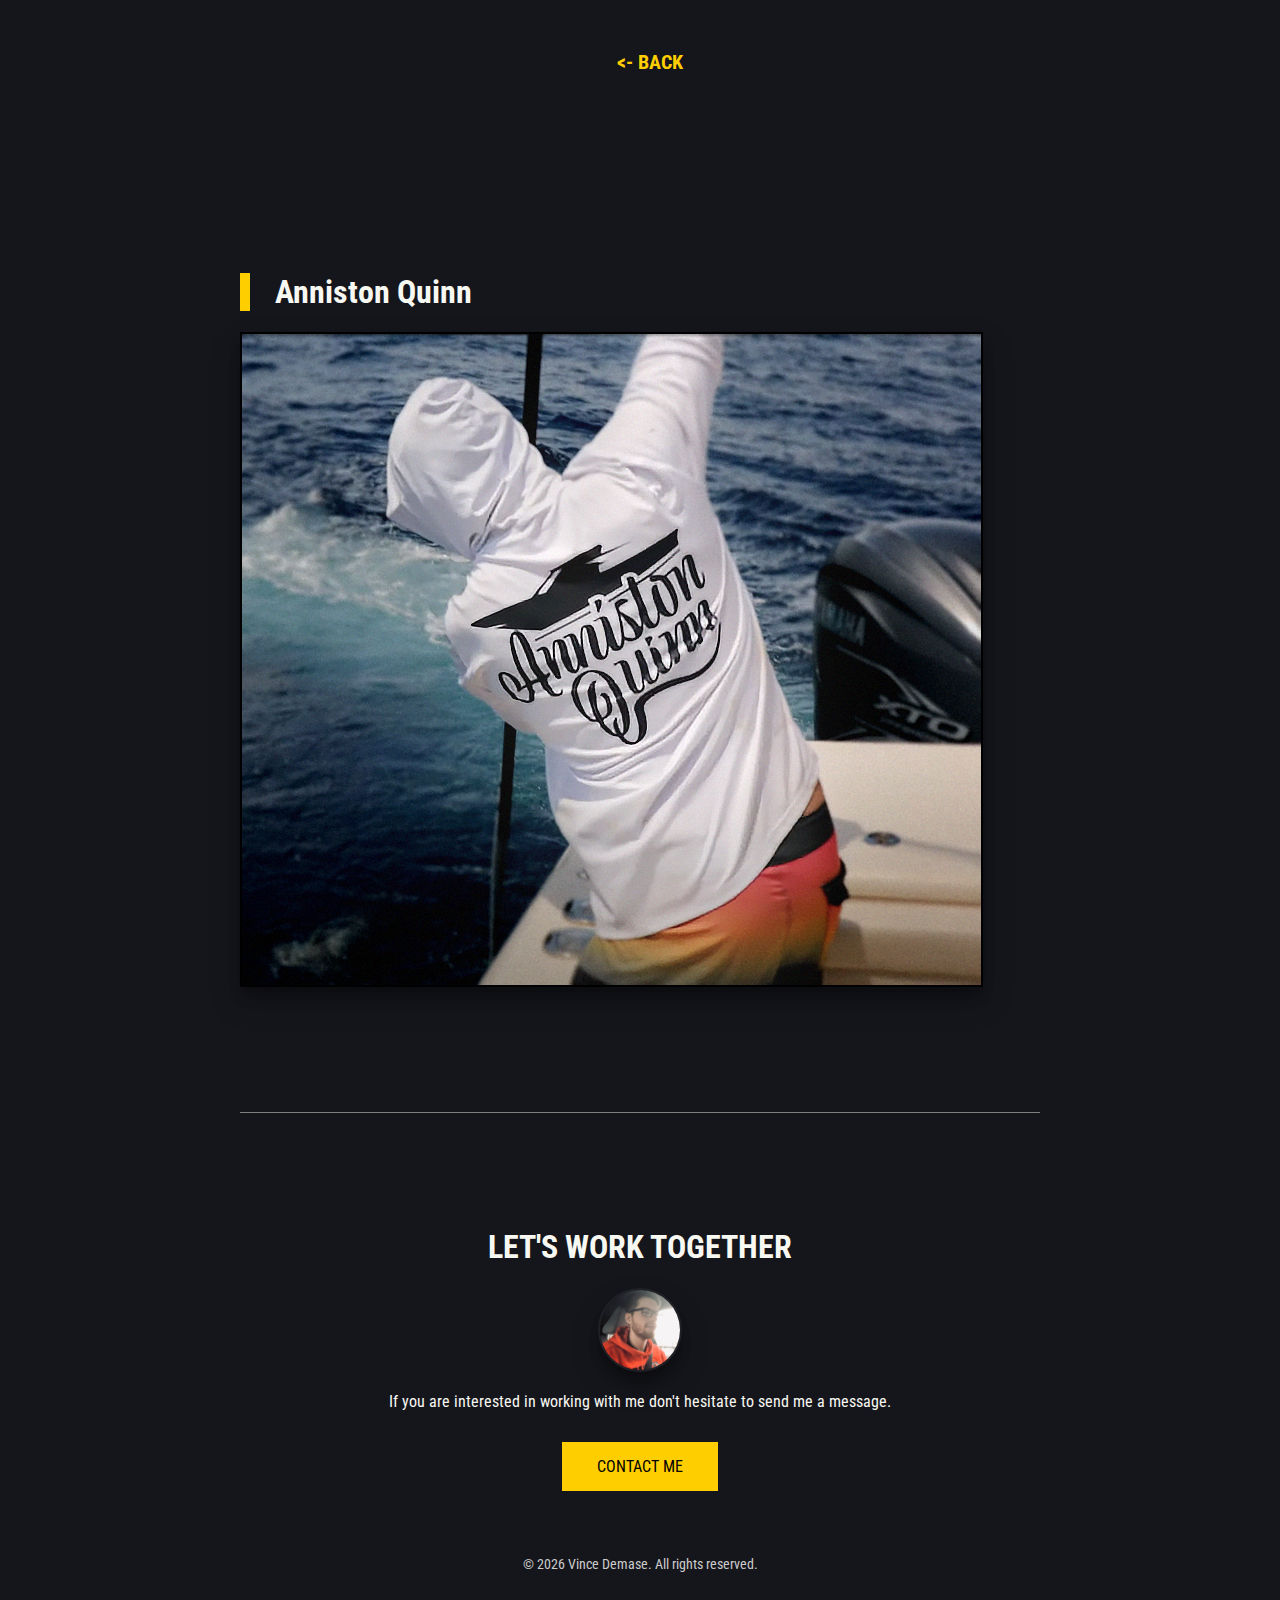
==== proj/aq.html @ 875340e6 "contact btn" ====
<!DOCTYPE html>
<!--[if lt IE 7]>      <html class="no-js lt-ie9 lt-ie8 lt-ie7"> <![endif]-->
<!--[if IE 7]>         <html class="no-js lt-ie9 lt-ie8"> <![endif]-->
<!--[if IE 8]>         <html class="no-js lt-ie9"> <![endif]-->
<!--[if gt IE 8]>      <html class="no-js"> <![endif]-->
<html>
    <head>
        <meta charset="utf-8">
        <meta http-equiv="X-UA-Compatible" content="IE=edge">
        <title>Vince Demase: Graphic and Web Designer</title>
        <meta name="description" content="">
        <meta name="viewport" content="width=device-width, initial-scale=1">
        <link rel="stylesheet" href="../main.css">
    </head>
    <body>
        <div id="nav" class="sticky">
            <a href="../index.html#gallery"><- Back</a>
        </div>
        <!--CONTAINER-->
        <div id="container">
            <!--MAIN-->
            <div id="main_content">
                <h1>Anniston Quinn</h1>

                <img src="../img/proj/aq/hoodie.png" />

                <div class="brk"></div>
                
            </div>
            <!--MAIN END-->

            <!--FOOTER-->
            <div id="footer">
                <h1>LET'S WORK TOGETHER</h1>
                <div id="profilefoot"><img src="../img/profile.jpg" /></div>
                <p>If you are interested in working with me don't hesitate to send me a message.</p>
                <a class="btn" href="mailto:vincedemase@gmail.com">Contact Me</a>

                <div id="cright">
                    
                    &copy; <script type="text/javascript">
                    document.write(new Date().getFullYear());
                    </script> Vince Demase. All rights reserved.
                    
                </div>

            </div>
            <!--FOOTER END-->
        </div>
        <!--CONTAINER END-->
    </body>
</html>
---- main.css ----
@import url('https://fonts.googleapis.com/css2?family=Roboto+Condensed:ital,wght@0,400;0,700;1,400;1,700&display=swap');

html {
    scroll-behavior: smooth;
}

body {
    background-color: #15161c;
    font-family: 'Roboto Condensed','Roboto','Segoe UI',Arial,sans-serif;
    color: #f8f8f2;
    font-size: 16px;
    font-feature-settings: "kern";
    display: block;
    margin: 10px; 
}

#container {
    width: 800px;
    margin: 0 auto;
    padding: 0;
}

#header {
    padding: 4vw 0;
    width: 100%;
    display: flex;
    min-height: 100vh;
    align-items: center;
    justify-content: center;
    flex-direction: column;
}

#header a {
    text-decoration: none;
    color: #f8f8f2;
}

#hdan {
    transition: all 0.5s;
    transform: translateY(0);
}

#hdan:after {
    content: 'v';
    font-family: sans-serif;
    font-weight: bold;
    font-size: 30px;
    color: #ffce00;
    position: relative;
    left: 150px;
    top: 0;
    opacity: 0;
    transition: 0.5s;
}

#hdan:hover {
    transform: translateY(-20px);
}

#hdan:hover:after {
    top: 25px;
    opacity: 1;
}


#header h1 {
    text-transform: uppercase;
    text-align: center;
    padding: 0;
    margin: 0;
    font-weight: bold;
    opacity: 0;
    font-size: 52px;
    text-shadow: 0 14px 28px rgb(0 0 0 / 25%), 0 10px 10px rgb(0 0 0 / 22%);
    animation-name: title;
    animation-duration: 1.5s;
    animation-timing-function: ease-out;
    animation-delay: 0s;
    animation-fill-mode: forwards;
}

@keyframes title {
    0% {
        opacity: 0;
    }
    100% {
        opacity: 1;
    }
}

#header h2 {
    color: grey;
    text-transform: uppercase;
    font-size: 20px;
    text-align: center;
    font-weight: normal;
    opacity: 0;
    padding: 0;
    margin: 0;
    animation-name: tagtitle;
    animation-duration: 1.5s;
    animation-timing-function: ease-out;
    animation-delay: .5s;
    animation-fill-mode: forwards;
}

@keyframes tagtitle {
    0% {
        opacity: 0;
    }
    100% {
        opacity: 1;
    }
}

#nav {
    text-transform: uppercase;
    text-align: center;
    padding: 50px 0px;
    font-size: 20px;
    font-weight: bold;
    width: 100%;
    background: #15161c;
}

#nav a {
    color: #ffce00;
    text-decoration: none;
}

#nav a:hover {
    opacity: .5;
}

.sticky {
    position: fixed;
    top: 0;
    width: 800px;
}

.sticky + .content {
    padding-top: 60px;
}

#main   {
    padding: 4vw 0;
    margin: 50px 0;
    width: 100%;
}

#main h1 {
    border-left: 10px solid #ffce00;
    padding-left: 25px;
}

#main img {
    max-width: 800px;
    max-height: auto;
    margin: 50px 0px;
}

#main p {
    color: #ccc;
}

#main_content   {
    padding: 4vw 0;
    margin: 200px 0 50px;
    width: 100%;
}

#main_content h1 {
    border-left: 10px solid #ffce00;
    padding-left: 25px;
}

#main_content img {
    max-width: 796px;
    max-height: auto;
    border: 2px solid black;
    box-shadow: 0 14px 28px rgb(0 0 0 / 25%), 0 10px 10px rgb(0 0 0 / 22%);
}

#main_content p {
    color: #ccc;
    font-size: 20px;
    margin: 50px 0px;
}

#main_content ol {
    font-size: 20px;
    margin-bottom: 50px;
}

.brk {
    padding-bottom: 20px;
}

.split {
    display: grid;
    grid-template-columns: auto auto;
    grid-gap: 20px;
}

.split .spl_obj img {
    max-width: 390px;
}

#gallery {
    padding: 4vw 0;
    margin: 50px 0;
}

#gallery h1 {
    text-align: center;
    font-size: 40px;
    width: auto;
    padding-bottom: 50px;
    text-transform: uppercase;
    border-bottom: 5px solid #ffce00;
    text-shadow: 0 14px 28px rgb(0 0 0 / 25%), 0 10px 10px rgb(0 0 0 / 22%);
}

#grid {
    display: grid;
    grid-template-columns: auto auto;
    grid-gap: 20px;
}

.gal_obj {
    max-width: 390px;
    overflow: hidden;
}

#grid a {
    color: #f8f8f2;
    text-decoration: none;
}

#grid h2 {
    position: relative;
    text-align: center;
    cursor: pointer;
    width: 390px;
    height: 224px;
    top: -224px;
    padding: 120px 0 0 0;
    margin: 0;
    background: rgba(21, 22, 28, 0.7);
    opacity: 0;
}

#grid h2:hover {
    opacity: 1;
    padding: 95px 0 0 0;
    transition: .5s;
}

.gal_obj img {
    max-width: 390px;
}

.galimg {
    height: 220px;
    border: 2px solid rgba(255,255,255,.05);
    box-shadow: 0 14px 28px rgb(0 0 0 / 25%), 0 10px 10px rgb(0 0 0 / 22%);
}

.galimg:hover {
    border: 2px solid #ffce00;
}

.gal_obj h2{
    text-transform: uppercase;
}

#footer {
    padding: 4vw 0;
    width: 100%;
    display: flex;
    min-height: 50vh;
    align-items: center;
    justify-content: center;
    flex-direction: column;
    border-top: 1px solid grey;
}

#footer h1 {
    text-transform: uppercase;
}

#profilefoot img {
    width: 80px;
    border-radius: 9999px;
    border: 2px solid rgba(255,255,255,.05);
    box-shadow: 0 14px 28px rgb(0 0 0 / 25%), 0 10px 10px rgb(0 0 0 / 22%);
}

.btn {
    padding: 15px 35px;
    margin: 15px;
    background-color: #ffce00;
    border: none;
    color: #000;
    text-decoration: none;
    text-transform: uppercase;
    font-family: 'Roboto Condensed','Roboto','Segoe UI',Arial,sans-serif;
}

.btn:hover {
    opacity: .5;
}

#cright {
    font-size: 14px;
    color: #ccc;
    margin-top: 50px;
}
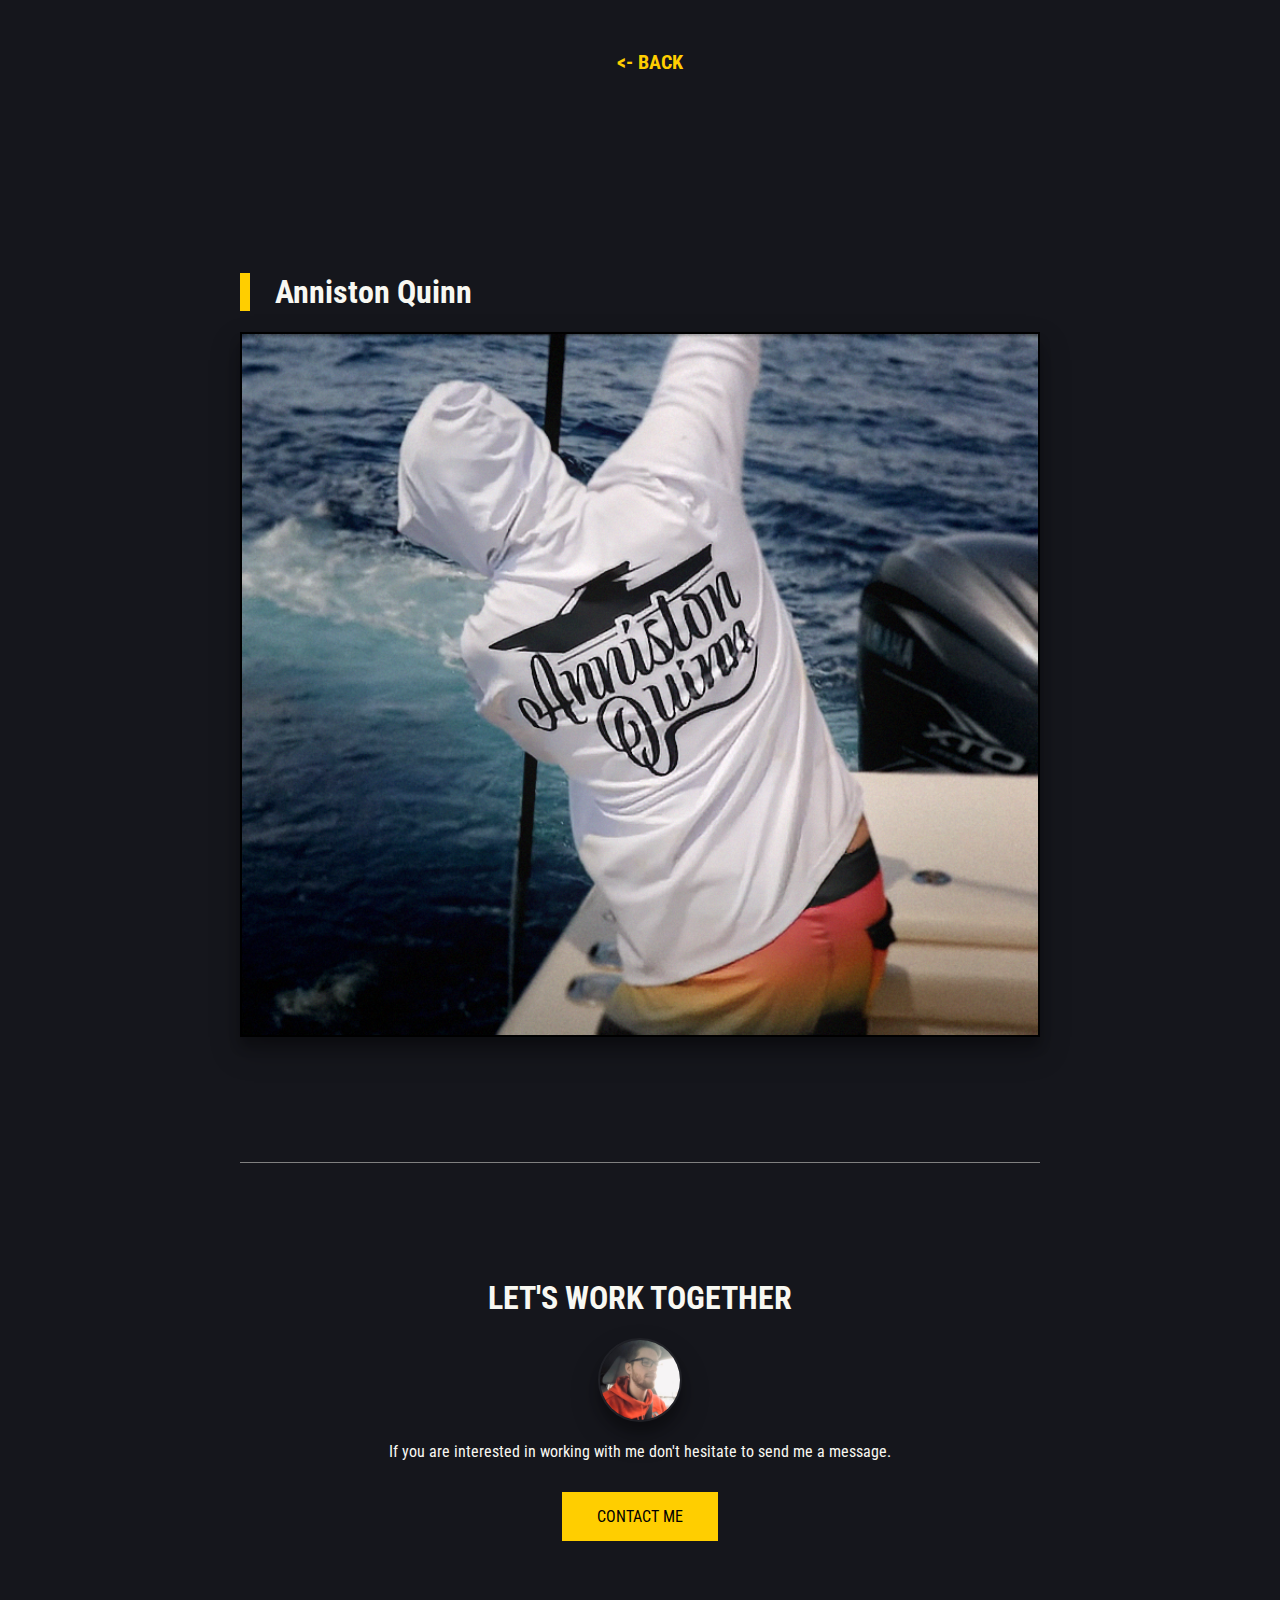
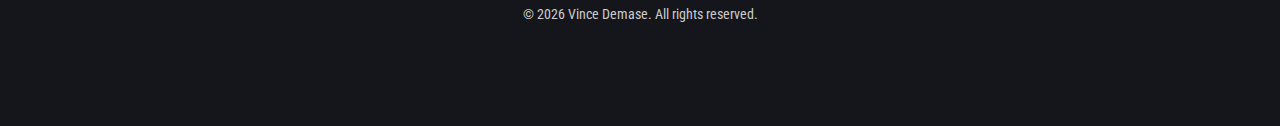
==== commit d1eab377: "Update aq.html" ====
--- a/proj/aq.html
+++ b/proj/aq.html
@@ -22,7 +22,7 @@
             <div id="main_content">
                 <h1>Anniston Quinn</h1>
 
-                <img src="../img/proj/aq/hoodie.png" />
+                <img src="../img/proj/aq/hoodie.png" width="796px" />
 
                 <div class="brk"></div>
                 
